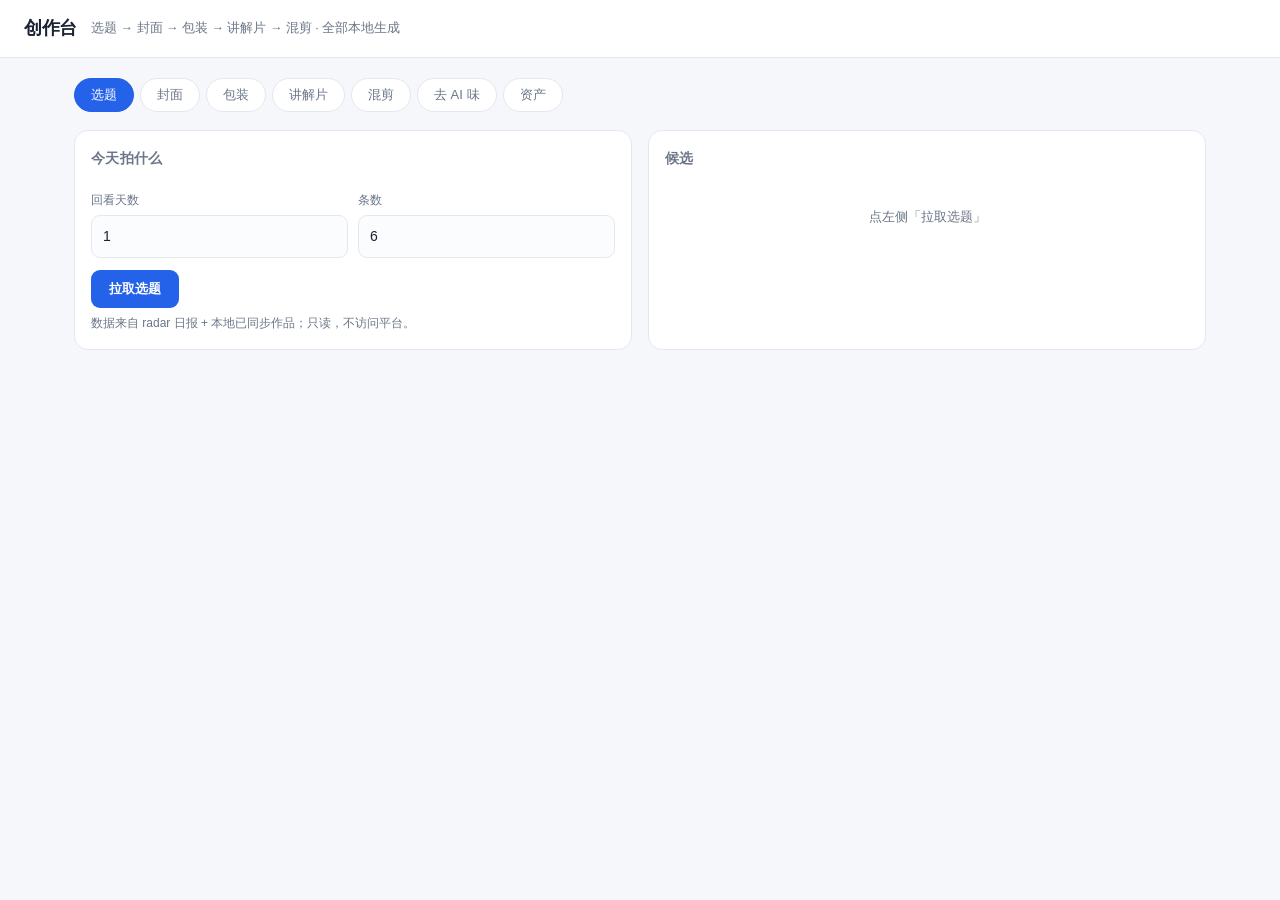
==== app/web/fusion.html @ b94dc2e4 "feat: 内容生产融合层——选题/封面/包装/讲解片/混剪与去 AI 味 - 新增 app/fusion：选题情报、文章提取、三种封面、包装镜头、讲解片、MPT 混剪、去 AI 味、镜头库、客户 3" ====
<!doctype html>
<html lang="zh-CN">
<head>
<meta charset="utf-8">
<meta name="viewport" content="width=device-width,initial-scale=1">
<title>创作台 · CreatorHub</title>
<style>
:root{--bg:#f5f7fb;--card:#fff;--line:#e3e8ef;--tx:#1a2233;--dim:#6b7688;--acc:#2462ea;--ok:#16a34a;--warn:#d97706;--bad:#dc2626}
*{box-sizing:border-box;margin:0;padding:0}
body{background:var(--bg);color:var(--tx);font:14px/1.6 -apple-system,'PingFang SC','Microsoft YaHei',sans-serif}
.top{background:#fff;border-bottom:1px solid var(--line);padding:14px 24px;display:flex;align-items:center;gap:14px;position:sticky;top:0;z-index:5}
.top h1{font-size:18px;letter-spacing:-.3px}
.top .sub{color:var(--dim);font-size:12.5px}
.wrap{max-width:1180px;margin:0 auto;padding:20px 24px 60px}
.tabs{display:flex;gap:6px;flex-wrap:wrap;margin-bottom:18px}
.tabs button{border:1px solid var(--line);background:#fff;color:var(--dim);border-radius:999px;padding:7px 16px;cursor:pointer;font-size:13px}
.tabs button.on{background:var(--acc);border-color:var(--acc);color:#fff}
.grid{display:grid;grid-template-columns:1fr 1fr;gap:16px}
@media(max-width:900px){.grid{grid-template-columns:1fr}}
.panel{background:var(--card);border:1px solid var(--line);border-radius:14px;padding:16px}
.panel h2{font-size:14px;color:var(--dim);font-weight:600;margin-bottom:12px;letter-spacing:.3px}
label{display:block;font-size:12px;color:var(--dim);margin:10px 0 5px}
input,textarea,select{width:100%;border:1px solid var(--line);border-radius:9px;padding:9px 11px;font:inherit;color:var(--tx);background:#fbfcfe;outline:none}
textarea{min-height:88px;resize:vertical}
.row{display:flex;gap:10px}
.row>*{flex:1}
.btn{background:var(--acc);color:#fff;border:0;border-radius:9px;padding:10px 18px;font-weight:600;cursor:pointer}
.btn.ghost{background:#fff;color:var(--tx);border:1px solid var(--line)}
.btn:disabled{opacity:.55;cursor:not-allowed}
.out{margin-top:12px;font-size:13px}
.out img,.out video{max-width:100%;border-radius:10px;border:1px solid var(--line);display:block}
.card{border:1px solid var(--line);border-radius:10px;padding:12px;margin-bottom:10px;background:#fbfcfe}
.card .t{font-weight:700}
.card .m{color:var(--dim);font-size:12.5px;margin-top:4px}
.tag{display:inline-block;font-size:11px;padding:2px 8px;border-radius:999px;background:#eef3ff;color:var(--acc);margin-right:6px}
.tag.warn{background:#fff4e5;color:var(--warn)}
.tag.bad{background:#fdeaea;color:var(--bad)}
.issue{border-left:3px solid var(--warn);padding:6px 10px;margin:8px 0;background:#fffaf2;font-size:12.5px}
.issue.high{border-color:var(--bad);background:#fdf2f2}
.empty{color:var(--dim);text-align:center;padding:26px 0;font-size:13px}
.hint{color:var(--dim);font-size:12px;margin-top:6px}
.status{display:flex;gap:8px;flex-wrap:wrap;font-size:12px;color:var(--dim)}
.status span{padding:3px 9px;border-radius:999px;background:#eef2f7}
.status span.ok{background:#e8f7ee;color:var(--ok)}
.status span.no{background:#fdeaea;color:var(--bad)}
.hide{display:none!important}
pre{background:#0f1420;color:#cfe3ff;border-radius:10px;padding:12px;font-size:12px;overflow:auto;max-height:300px}
</style>
</head>
<body>
<div class="top">
  <h1>创作台</h1>
  <div class="sub">选题 → 封面 → 包装 → 讲解片 → 混剪 · 全部本地生成</div>
  <div style="flex:1"></div>
  <div class="status" id="status"></div>
</div>
<div class="wrap">
  <div class="tabs" id="tabs">
    <button class="on" data-v="topics">选题</button>
    <button data-v="cover">封面</button>
    <button data-v="packaging">包装</button>
    <button data-v="explainer">讲解片</button>
    <button data-v="short">混剪</button>
    <button data-v="deai">去 AI 味</button>
    <button data-v="assets">资产</button>
  </div>

  <div id="v-topics" class="grid">
    <div class="panel">
      <h2>今天拍什么</h2>
      <div class="row">
        <div><label>回看天数</label><input id="t-days" type="number" value="1" min="1" max="7"></div>
        <div><label>条数</label><input id="t-limit" type="number" value="6" min="1" max="20"></div>
      </div>
      <button class="btn" id="t-go" style="margin-top:12px">拉取选题</button>
      <div class="hint">数据来自 radar 日报 + 本地已同步作品；只读，不访问平台。</div>
    </div>
    <div class="panel"><h2>候选</h2><div id="t-out" class="out"><div class="empty">点左侧「拉取选题」</div></div></div>
  </div>

  <div id="v-cover" class="grid hide">
    <div class="panel">
      <h2>封面</h2>
      <label>标题</label><input id="c-title" value="一张报价单怎么谈">
      <label>副标题</label><input id="c-sub" value="华辰制造 · 8 万巡检设备">
      <div class="row">
        <div><label>风格</label><select id="c-style"><option value="hallmark">hallmark 编辑感</option><option value="nothing">nothing 点阵</option><option value="huashu">huashu 色块</option></select></div>
        <div><label>尺寸</label><select id="c-size"><option>1080x1440</option><option>1080x1920</option><option>1920x1080</option><option>1080x1080</option></select></div>
      </div>
      <button class="btn" id="c-go" style="margin-top:12px">生成封面</button>
      <div class="hint">首次调用要启动无头 Chrome，约 10–20 秒。</div>
    </div>
    <div class="panel"><h2>预览</h2><div id="c-out" class="out"><div class="empty">还没有生成</div></div></div>
  </div>

  <div id="v-packaging" class="grid hide">
    <div class="panel">
      <h2>包装镜头</h2>
      <label>文案（每行一条，最多 6 行）</label>
      <textarea id="p-lines">不要工资的员工
一个月省 4 万</textarea>
      <div class="row">
        <div><label>版式</label><select id="p-style"><option value="kinetic">kinetic 大字</option><option value="data-card">data-card 数据卡</option><option value="chapter">chapter 章节卡</option></select></div>
        <div><label>时长（秒）</label><input id="p-dur" type="number" value="3" min="1" max="15"></div>
        <div><label>画幅</label><select id="p-aspect"><option>9:16</option><option>16:9</option><option>1:1</option></select></div>
      </div>
      <button class="btn" id="p-go" style="margin-top:12px">渲染镜头</button>
    </div>
    <div class="panel"><h2>预览</h2><div id="p-out" class="out"><div class="empty">还没有生成</div></div></div>
  </div>

  <div id="v-explainer" class="grid hide">
    <div class="panel">
      <h2>长文 → 讲解片</h2>
      <label>标题</label><input id="e-title" value="报价单怎么谈">
      <label>正文</label>
      <textarea id="e-text" style="min-height:150px">华辰制造要 8 万的巡检设备，30 天交货。王工说周四给答复。这笔单子的关键不是价格，而是先让对方看到同行业的案例。报价单只写三行：设备、交期、售后。剩下的留给电话。</textarea>
      <div class="row">
        <div><label>画幅</label><select id="e-aspect"><option>9:16</option><option>16:9</option></select></div>
        <div><label>每镜秒数</label><input id="e-sec" type="number" value="4" min="2" max="8"></div>
      </div>
      <button class="btn" id="e-go" style="margin-top:12px">生成讲解片</button>
      <div class="hint">没有 edge-tts 时输出无声版；画面已含正文，不需要额外字幕。</div>
    </div>
    <div class="panel"><h2>预览</h2><div id="e-out" class="out"><div class="empty">还没有生成</div></div></div>
  </div>

  <div id="v-short" class="grid hide">
    <div class="panel">
      <h2>批量混剪（MoneyPrinterTurbo）</h2>
      <label>主题</label><input id="s-subject" value="随身助手测试">
      <label>脚本</label><textarea id="s-script">这是一条通过 CreatorHub 生成的测试视频。三张本地素材，自动配音与字幕。</textarea>
      <label>本地素材路径（每行一条）</label>
      <textarea id="s-mats" style="min-height:76px">G:/VerifiedRepos/agent-skills/MoneyPrinterTurbo/storage/local_videos/mpt_test_1.jpg
G:/VerifiedRepos/agent-skills/MoneyPrinterTurbo/storage/local_videos/mpt_test_2.jpg</textarea>
      <button class="btn" id="s-go" style="margin-top:12px">生成竖屏成片</button>
      <div class="hint">需要本机已安装 MoneyPrinterTurbo 依赖；首次渲染约 1–3 分钟。</div>
    </div>
    <div class="panel"><h2>预览</h2><div id="s-out" class="out"><div class="empty">还没有生成</div></div></div>
  </div>

  <div id="v-deai" class="grid hide">
    <div class="panel">
      <h2>去 AI 味质检</h2>
      <label>待检查文案</label>
      <textarea id="d-text" style="min-height:180px">在当今这个时代，我们要全方位赋能商家，打造闭环链路。综上所述，首先我们要抓手，其次要颗粒度，最后要心智。</textarea>
      <button class="btn" id="d-go" style="margin-top:12px">检查</button>
    </div>
    <div class="panel"><h2>结果</h2><div id="d-out" class="out"><div class="empty">还没有检查</div></div></div>
  </div>

  <div id="v-assets" class="panel hide">
    <h2>已生成资产</h2>
    <div class="row" style="max-width:420px">
      <div><label>类型</label><select id="a-kind"><option value="">全部</option><option value="cover">封面</option><option value="packaging">包装</option><option value="explainer">讲解片</option><option value="short">混剪</option><option value="extract">提取</option></select></div>
      <div style="display:flex;align-items:flex-end"><button class="btn" id="a-go" style="width:100%">刷新</button></div>
    </div>
    <div id="a-out" class="out"><div class="empty">点刷新</div></div>
  </div>
</div>

<script>
const $ = id => document.getElementById(id);
const esc = s => String(s ?? '').replace(/[&<>"]/g, c => ({'&':'&amp;','<':'&lt;','>':'&gt;','"':'&quot;'}[c]));
async function api(path, opt = {}) {
  const res = await fetch('/api/fusion' + path, {headers: {'Content-Type': 'application/json'}, ...opt});
  const data = await res.json().catch(() => ({}));
  if (!res.ok) throw new Error(data.detail || data.error || ('HTTP ' + res.status));
  return data;
}
function err(el, e) { el.innerHTML = '<div class="issue high">' + esc(e.message || e) + '</div>'; }

// 嵌入模式：在主工作台 iframe 里隐藏自己的标题栏
if (new URLSearchParams(location.search).get('embed')) {
  document.querySelector('.top').style.display = 'none';
  document.querySelector('.wrap').style.paddingTop = '12px';
}

// 状态
api('/status').then(d => {
  $('status').innerHTML = Object.entries(d.checks).map(([k, v]) =>
    `<span class="${v ? 'ok' : 'no'}">${k} ${v ? '✓' : '×'}</span>`).join('');
}).catch(() => {});

// tabs
$('tabs').onclick = e => {
  const b = e.target.closest('button'); if (!b) return;
  document.querySelectorAll('#tabs button').forEach(x => x.classList.toggle('on', x === b));
  document.querySelectorAll('.grid, #v-assets').forEach(v => v.classList.add('hide'));
  $('v-' + b.dataset.v).classList.remove('hide');
  if (b.dataset.v === 'assets') loadAssets();
};

// 选题
$('t-go').onclick = async () => {
  const out = $('t-out'); out.innerHTML = '加载中…';
  try {
    const d = await api(`/topics?days=${$('t-days').value}&limit=${$('t-limit').value}`);
    if (!d.candidates.length) { out.innerHTML = '<div class="empty">暂无选题</div>'; return; }
    out.innerHTML = d.candidates.map(c => `<div class="card">
      <div class="t">${esc(c.title)}</div>
      <div class="m"><span class="tag">${esc(c.format || '未定形式')}</span>${esc(c.source || '')}</div>
      <div class="m">${esc(c.angle || '')}</div>
      ${c.heat ? `<div class="m">热度 ${c.heat.toLocaleString()}</div>` : ''}
    </div>`).join('') + (d.gaps?.length ? `<div class="hint">${d.gaps.map(esc).join('；')}</div>` : '');
  } catch (e) { err(out, e); }
};

// 封面
$('c-go').onclick = async () => {
  const out = $('c-out'); out.innerHTML = '生成中…';
  try {
    const d = await api('/cover', {method: 'POST', body: JSON.stringify({
      title: $('c-title').value, subtitle: $('c-sub').value,
      style: $('c-style').value, size: $('c-size').value})});
    out.innerHTML = `<img src="/api/fusion/file?path=${encodeURIComponent(d.path)}" alt="封面"><div class="hint">${esc(d.path)} · ${(d.bytes/1024).toFixed(0)} KB</div>`;
  } catch (e) { err(out, e); }
};

// 包装
$('p-go').onclick = async () => {
  const out = $('p-out'); out.innerHTML = '渲染中…';
  try {
    const d = await api('/packaging', {method: 'POST', body: JSON.stringify({
      lines: $('p-lines').value.split('\n').filter(Boolean), style: $('p-style').value,
      duration: Number($('p-dur').value), aspect: $('p-aspect').value})});
    out.innerHTML = `<video src="/api/fusion/file?path=${encodeURIComponent(d.path)}" controls></video><div class="hint">${esc(d.path)} · ${d.frames} 帧</div>`;
  } catch (e) { err(out, e); }
};

// 讲解片
$('e-go').onclick = async () => {
  const out = $('e-out'); out.innerHTML = '生成中（约 10–60 秒）…';
  try {
    const d = await api('/explainer', {method: 'POST', body: JSON.stringify({
      text: $('e-text').value, title: $('e-title').value, aspect: $('e-aspect').value,
      scene_seconds: Number($('e-sec').value)})});
    out.innerHTML = `<video src="/api/fusion/file?path=${encodeURIComponent(d.path)}" controls></video><div class="hint">${esc(d.path)} · ${d.duration}s · ${d.audio ? '含配音' : '无声'}</div>`;
  } catch (e) { err(out, e); }
};

// 混剪
$('s-go').onclick = async () => {
  const out = $('s-out'); out.innerHTML = '渲染中（1–3 分钟）…';
  try {
    const d = await api('/short', {method: 'POST', body: JSON.stringify({
      subject: $('s-subject').value, script: $('s-script').value,
      materials: $('s-mats').value.split('\n').map(x => x.trim()).filter(Boolean)})});
    out.innerHTML = `<video src="/api/fusion/file?path=${encodeURIComponent(d.path)}" controls></video><div class="hint">${esc(d.path)}</div>`;
  } catch (e) { err(out, e); }
};

// 去 AI 味
$('d-go').onclick = async () => {
  const out = $('d-out'); out.innerHTML = '检查中…';
  try {
    const d = await api('/deai', {method: 'POST', body: JSON.stringify({text: $('d-text').value})});
    const color = d.score >= 80 ? 'ok' : d.score >= 60 ? 'warn' : 'bad';
    out.innerHTML = `<div style="font-size:22px;font-weight:800">${d.score} 分 · ${esc(d.verdict)}</div>
      <div class="hint">${d.stats.chars} 字 / ${d.stats.sentences} 句 / 平均 ${d.stats.avg_sentence} 字</div>
      ${d.issues.map(i => `<div class="issue ${i.severity === 'high' ? 'high' : ''}">
        <b>${esc(i.type)}</b>：${esc(i.quote)}<br>${esc(i.fix)}</div>`).join('') || '<div class="hint">没发现问题</div>'}`;
  } catch (e) { err(out, e); }
};

// 资产
async function loadAssets() {
  const out = $('a-out'); out.innerHTML = '加载中…';
  try {
    const d = await api('/assets?limit=60' + ($('a-kind').value ? '&kind=' + $('a-kind').value : ''));
    if (!d.items.length) { out.innerHTML = '<div class="empty">还没有产物</div>'; return; }
    out.innerHTML = d.items.map(x => `<div class="card">
      <div class="t">${esc(x.name)}</div>
      <div class="m"><span class="tag">${esc(x.kind)}</span>${(x.bytes/1024).toFixed(0)} KB ·
        <a href="/api/fusion/file?path=${encodeURIComponent(x.path)}" target="_blank">打开</a></div>
    </div>`).join('');
  } catch (e) { err(out, e); }
}
$('a-go').onclick = loadAssets;
</script>
</body>
</html>
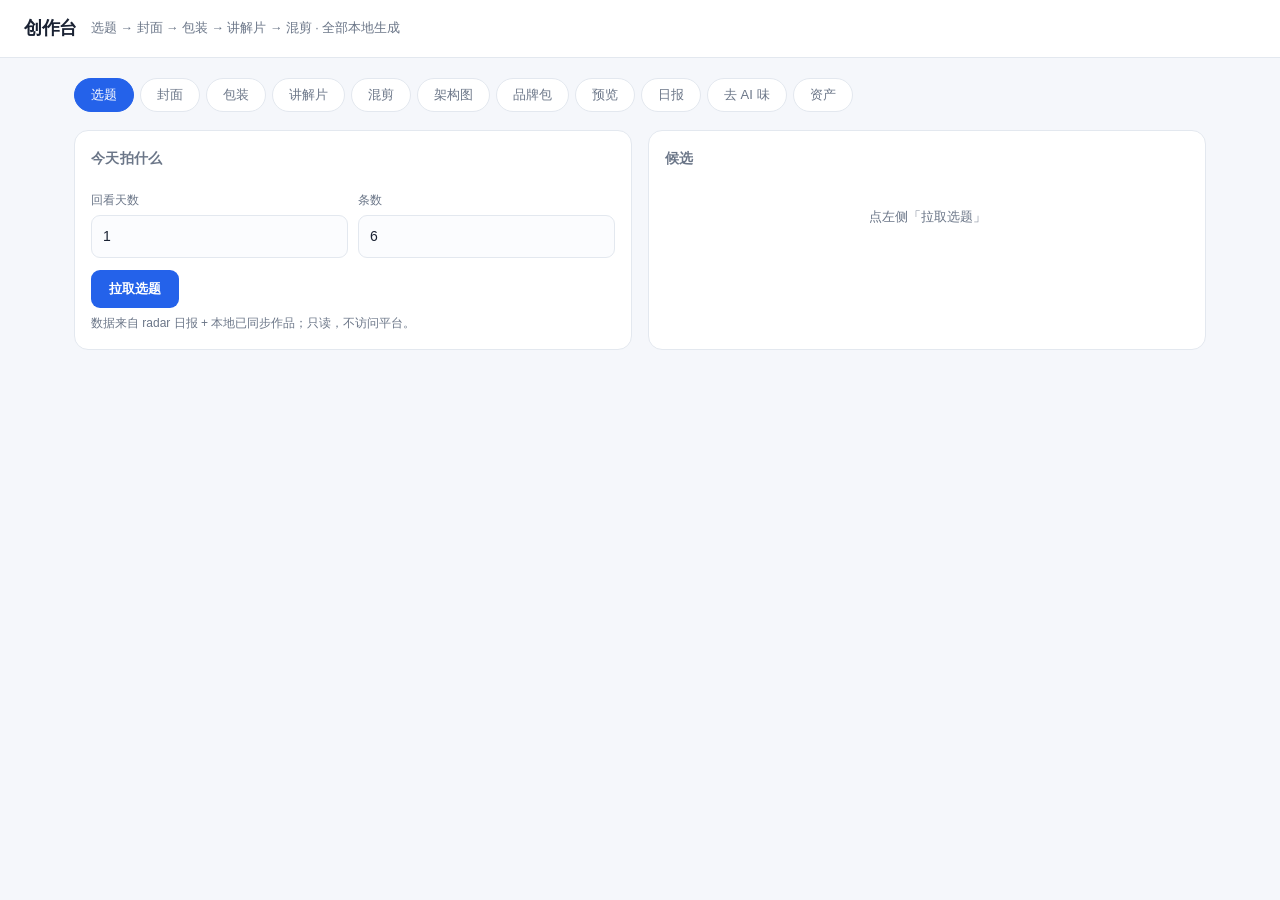
==== commit 32332896: "feat: 创作台四件套与三条闭环——架构图/品牌包/smyw 预览/日报 PWA，镜头卡 recipe、发布草稿、客户 OneID - cover 第 4 风格 guizang（瑞士网格 + 克莱因" ====
--- a/app/web/fusion.html
+++ b/app/web/fusion.html
@@ -61,6 +61,10 @@
     <button data-v="packaging">包装</button>
     <button data-v="explainer">讲解片</button>
     <button data-v="short">混剪</button>
+    <button data-v="diagram">架构图</button>
+    <button data-v="brandkit">品牌包</button>
+    <button data-v="preview">预览</button>
+    <button data-v="daily">日报</button>
     <button data-v="deai">去 AI 味</button>
     <button data-v="assets">资产</button>
   </div>
@@ -84,7 +88,7 @@
       <label>标题</label><input id="c-title" value="一张报价单怎么谈">
       <label>副标题</label><input id="c-sub" value="华辰制造 · 8 万巡检设备">
       <div class="row">
-        <div><label>风格</label><select id="c-style"><option value="hallmark">hallmark 编辑感</option><option value="nothing">nothing 点阵</option><option value="huashu">huashu 色块</option></select></div>
+        <div><label>风格</label><select id="c-style"><option value="hallmark">hallmark 编辑感</option><option value="nothing">nothing 点阵</option><option value="huashu">huashu 色块</option><option value="guizang">guizang 瑞士网格</option></select></div>
         <div><label>尺寸</label><select id="c-size"><option>1080x1440</option><option>1080x1920</option><option>1920x1080</option><option>1080x1080</option></select></div>
       </div>
       <button class="btn" id="c-go" style="margin-top:12px">生成封面</button>
@@ -139,6 +143,81 @@
     <div class="panel"><h2>预览</h2><div id="s-out" class="out"><div class="empty">还没有生成</div></div></div>
   </div>
 
+  <div id="v-diagram" class="grid hide">
+    <div class="panel">
+      <h2>架构图</h2>
+      <label>标题</label><input id="d-title" value="CreatorHub 融合层架构">
+      <label>节点（JSON 数组：id/label/type/sub；type 可选 frontend/backend/database/cloud/security/bus/external，x/y 可选 0-1 比例坐标）</label>
+      <textarea id="d-nodes" style="min-height:150px">[
+  {"id": "radar", "label": "radar 选题雷达", "type": "external", "sub": "G:/ai-verify/radar"},
+  {"id": "api", "label": "fusion API 后端", "type": "backend", "sub": "FastAPI 路由"},
+  {"id": "db", "label": "SQLite 数据库", "type": "database", "sub": "会话/线索/任务"},
+  {"id": "ui", "label": "创作台 UI 前端", "type": "frontend", "sub": "fusion.html"},
+  {"id": "bus", "label": "PublishTask", "type": "bus", "sub": "发布任务队列"},
+  {"id": "mpt", "label": "MPT 混剪", "type": "cloud", "sub": "MoneyPrinterTurbo"}
+]</textarea>
+      <label>连线（JSON 数组：from/to/label，可选 dashed）</label>
+      <textarea id="d-edges" style="min-height:110px">[
+  {"from": "radar", "to": "api", "label": "topics_latest.md"},
+  {"from": "ui", "to": "api", "label": "fetch"},
+  {"from": "api", "to": "db", "label": "SQLModel"},
+  {"from": "api", "to": "bus", "label": "建发布草稿"},
+  {"from": "api", "to": "mpt", "label": "cli.py", "dashed": true}
+]</textarea>
+      <div class="row">
+        <div><label>尺寸</label><select id="d-size"><option>1600x1000</option><option>1920x1080</option><option>1080x1080</option></select></div>
+        <div style="display:flex;align-items:flex-end"><button class="btn" id="dg-go" style="width:100%">渲染架构图</button></div>
+      </div>
+      <div class="hint">无头 Chrome 截图，首次约 10–20 秒；节点自动布局，显式 x/y 优先。</div>
+    </div>
+    <div class="panel"><h2>预览</h2><div id="dg-out" class="out"><div class="empty">还没有生成</div></div></div>
+  </div>
+
+  <div id="v-brandkit" class="grid hide">
+    <div class="panel">
+      <h2>品牌包</h2>
+      <label>名称</label><input id="b-name" value="CreatorHub">
+      <label>调性词（空格分隔）</label><input id="b-adj" value="克制 几何 工业">
+      <label>强调色</label>
+      <select id="b-accent">
+        <option value="blue">blue 标准蓝</option>
+        <option value="ikb">ikb 国际克莱因蓝</option>
+        <option value="orange">orange 橙</option>
+        <option value="green">green 绿</option>
+        <option value="red">red 红</option>
+        <option value="black">black 黑</option>
+      </select>
+      <button class="btn" id="b-go" style="margin-top:12px">生成品牌包</button>
+      <div class="hint">三个概念 × 尺寸阶梯 / 单色 / 反白测试板；字稿为探索稿，定稿前请转路径并查重。</div>
+    </div>
+    <div class="panel"><h2>预览</h2><div id="b-out" class="out"><div class="empty">还没有生成</div></div></div>
+  </div>
+
+  <div id="v-preview" class="grid hide">
+    <div class="panel">
+      <h2>smyw 变更预览</h2>
+      <div class="hint">把 smyw spec JSON 交给 build.mjs，产出可拖动/批注的单文件预览页；spec 格式见 show-me-you-want skill。</div>
+      <label>名称（可选，用于目录名）</label><input id="pv-name" placeholder="如 task-tags">
+      <label>spec JSON</label>
+      <textarea id="pv-spec" style="min-height:180px" placeholder='{"title": "…", "changes": […]}'></textarea>
+      <button class="btn" id="pv-go" style="margin-top:12px">生成预览</button>
+    </div>
+    <div class="panel"><h2>结果</h2><div id="pv-out" class="out"><div class="empty">还没有生成</div></div></div>
+  </div>
+
+  <div id="v-daily" class="grid hide">
+    <div class="panel">
+      <h2>创作日报（PWA）</h2>
+      <p style="font-size:13px">每天一屏四块：今天拍什么 / 今日对标 / 新客户线索 / 当日资产，全部来自本地数据。</p>
+      <p style="font-size:13px;color:var(--dim)">手机浏览器打开后「添加到主屏幕」，即可作为独立 App 使用；离线时由 Service Worker 提供缓存版本。</p>
+      <button class="btn" id="daily-open" style="margin-top:12px">打开日报 PWA</button>
+    </div>
+    <div class="panel">
+      <h2>数据来源</h2>
+      <div class="hint">选题来自 radar 日报与本地已同步作品；对标来自本地作品库；客户线索来自私信/直播/评论；资产为当日 storage/fusion 产物。只读，不访问平台。</div>
+    </div>
+  </div>
+
   <div id="v-deai" class="grid hide">
     <div class="panel">
       <h2>去 AI 味质检</h2>
@@ -152,7 +231,7 @@
   <div id="v-assets" class="panel hide">
     <h2>已生成资产</h2>
     <div class="row" style="max-width:420px">
-      <div><label>类型</label><select id="a-kind"><option value="">全部</option><option value="cover">封面</option><option value="packaging">包装</option><option value="explainer">讲解片</option><option value="short">混剪</option><option value="extract">提取</option></select></div>
+      <div><label>类型</label><select id="a-kind"><option value="">全部</option><option value="cover">封面</option><option value="packaging">包装</option><option value="explainer">讲解片</option><option value="short">混剪</option><option value="diagram">架构图</option><option value="brandkit">品牌包</option><option value="preview">预览</option><option value="extract">提取</option></select></div>
       <div style="display:flex;align-items:flex-end"><button class="btn" id="a-go" style="width:100%">刷新</button></div>
     </div>
     <div id="a-out" class="out"><div class="empty">点刷新</div></div>
@@ -263,20 +342,130 @@
   } catch (e) { err(out, e); }
 };
 
+// 架构图
+$('dg-go').onclick = async () => {
+  const out = $('dg-out'); out.innerHTML = '渲染中（约 10–20 秒）…';
+  try {
+    const nodes = JSON.parse($('d-nodes').value || '[]');
+    const edges = JSON.parse($('d-edges').value || '[]');
+    const d = await api('/diagram', {method: 'POST', body: JSON.stringify({
+      title: $('d-title').value, nodes, edges, size: $('d-size').value})});
+    out.innerHTML = `<img src="/api/fusion/file?path=${encodeURIComponent(d.path)}" alt="架构图">
+      <div class="hint">${esc(d.path)} · ${(d.bytes/1024).toFixed(0)} KB · ${d.width}x${d.height} · ${d.nodes} 节点 / ${d.edges} 连线</div>`;
+  } catch (e) { err(out, e); }
+};
+
+// 品牌包
+$('b-go').onclick = async () => {
+  const out = $('b-out'); out.innerHTML = '生成中（约 10–20 秒）…';
+  try {
+    const d = await api('/brandkit', {method: 'POST', body: JSON.stringify({
+      name: $('b-name').value, adjectives: $('b-adj').value, accent: $('b-accent').value})});
+    out.innerHTML = `<img src="/api/fusion/file?path=${encodeURIComponent(d.board)}" alt="测试板">
+      <div class="hint">${esc(d.dir)} · ${(d.bytes/1024).toFixed(0)} KB</div>` +
+      d.concepts.map(c => `<div class="card"><div class="t">${esc(c.name)}</div>
+        <div class="m">${esc(c.idea)} · <a href="/api/fusion/file?path=${encodeURIComponent(c.svg)}" target="_blank">SVG</a></div></div>`).join('') +
+      `<div class="hint">${esc(d.note)}</div>`;
+  } catch (e) { err(out, e); }
+};
+
+// 预览
+$('pv-go').onclick = async () => {
+  const out = $('pv-out'); out.innerHTML = '生成中（Node 构建，约 10–60 秒）…';
+  try {
+    const spec = JSON.parse($('pv-spec').value);
+    const d = await api('/preview', {method: 'POST', body: JSON.stringify({spec, name: $('pv-name').value})});
+    out.innerHTML = `<div class="hint">已生成（${(d.bytes/1024).toFixed(0)} KB） · ${esc(d.path)}</div>
+      <button class="btn" id="pv-open">打开预览</button>`;
+    $('pv-open').onclick = () => window.open('/api/fusion/file?path=' + encodeURIComponent(d.path));
+  } catch (e) { err(out, e); }
+};
+
+// 日报
+$('daily-open').onclick = () => window.open('/api/fusion/daily/ui');
+
+// 发布：已登录账号（主工作台接口，不走 /api/fusion 前缀）
+let accounts = [];
+function fillAccountSelect(sel) {
+  sel.innerHTML = accounts.map(a =>
+    `<option value="${a.account_id}">${esc(a.nickname || '未命名')}·${esc(a.platform)} #${a.account_id}</option>`).join('')
+    || '<option value="">无已登录账号</option>';
+}
+fetch('/api/accounts/workbench').then(r => r.json()).then(list => {
+  accounts = (list || []).filter(a => a.status === 'active');
+  document.querySelectorAll('.pub-account').forEach(fillAccountSelect);
+}).catch(() => {});
+
 // 资产
+const MEDIA_KIND = {cover: 'images', brandkit: 'images', packaging: 'video', explainer: 'video', short: 'video'};
+function mediaTypeOf(x) {
+  const kind = MEDIA_KIND[x.kind];
+  if (!kind) return null;
+  const name = (x.name || '').toLowerCase();
+  if (kind === 'images' && (name.endsWith('.png') || name.endsWith('.jpg'))) return 'images';
+  if (kind === 'video' && name.endsWith('.mp4')) return 'video';
+  return null;
+}
 async function loadAssets() {
   const out = $('a-out'); out.innerHTML = '加载中…';
   try {
     const d = await api('/assets?limit=60' + ($('a-kind').value ? '&kind=' + $('a-kind').value : ''));
     if (!d.items.length) { out.innerHTML = '<div class="empty">还没有产物</div>'; return; }
-    out.innerHTML = d.items.map(x => `<div class="card">
+    out.innerHTML = d.items.map(x => {
+      const media = mediaTypeOf(x);
+      return `<div class="card">
       <div class="t">${esc(x.name)}</div>
       <div class="m"><span class="tag">${esc(x.kind)}</span>${(x.bytes/1024).toFixed(0)} KB ·
-        <a href="/api/fusion/file?path=${encodeURIComponent(x.path)}" target="_blank">打开</a></div>
-    </div>`).join('');
+        <a href="/api/fusion/file?path=${encodeURIComponent(x.path)}" target="_blank">打开</a>
+        ${media ? ' · <button class="btn ghost pub-btn" style="padding:3px 12px;font-size:12px" data-path="' + esc(x.path) + '">发布</button>' : ''}</div>
+      ${media ? `<div class="pub-form hide" style="margin-top:10px;border-top:1px dashed var(--line);padding-top:10px">
+        <label>账号</label><select class="pub-account"></select>
+        <label>标题（≤20 字）</label><input class="pub-title" maxlength="20">
+        <label>正文</label><textarea class="pub-desc" style="min-height:60px"></textarea>
+        <label>话题（逗号分隔，不带 #）</label><input class="pub-topics">
+        <label>预约时间（留空尽快发，需到发布页确认排队）</label><input class="pub-when" type="datetime-local">
+        <button class="btn pub-confirm" style="margin-top:10px">创建发布草稿</button>
+        <div class="pub-msg out"></div>
+      </div>` : ''}
+    </div>`;}).join('');
+    document.querySelectorAll('.pub-account').forEach(fillAccountSelect);
   } catch (e) { err(out, e); }
 }
 $('a-go').onclick = loadAssets;
+
+// 资产卡上的发布按钮与确认（事件委托：卡片是动态渲染的）
+$('a-out').addEventListener('click', async e => {
+  const pubBtn = e.target.closest('.pub-btn');
+  if (pubBtn) {
+    const form = pubBtn.closest('.card').querySelector('.pub-form');
+    form.classList.toggle('hide');
+    fillAccountSelect(form.querySelector('.pub-account'));
+    return;
+  }
+  const confirmBtn = e.target.closest('.pub-confirm');
+  if (!confirmBtn) return;
+  const card = confirmBtn.closest('.card');
+  const msg = card.querySelector('.pub-msg');
+  const pubBtn2 = card.querySelector('.pub-btn');
+  const accountSel = card.querySelector('.pub-account');
+  const accountId = accountSel.value;
+  const account = accounts.find(a => String(a.account_id) === String(accountId));
+  if (!account) {
+    msg.innerHTML = '<div class="issue high">还没有已登录账号，请先到账号页登录</div>';
+    return;
+  }
+  const when = card.querySelector('.pub-when').value;
+  msg.textContent = '创建中…';
+  try {
+    const d = await api('/publish-task', {method: 'POST', body: JSON.stringify({
+      asset_path: pubBtn2.dataset.path, platform: account.platform, account_id: Number(accountId),
+      title: card.querySelector('.pub-title').value,
+      desc: card.querySelector('.pub-desc').value,
+      topics: card.querySelector('.pub-topics').value,
+      scheduled_at: when && !isNaN(new Date(when)) ? new Date(when).toISOString() : null})});
+    msg.innerHTML = `<div class="hint">发布草稿 #${d.id} 已创建（发布页确认后排队）</div>`;
+  } catch (err2) { err(msg, err2); }
+});
 </script>
 </body>
 </html>
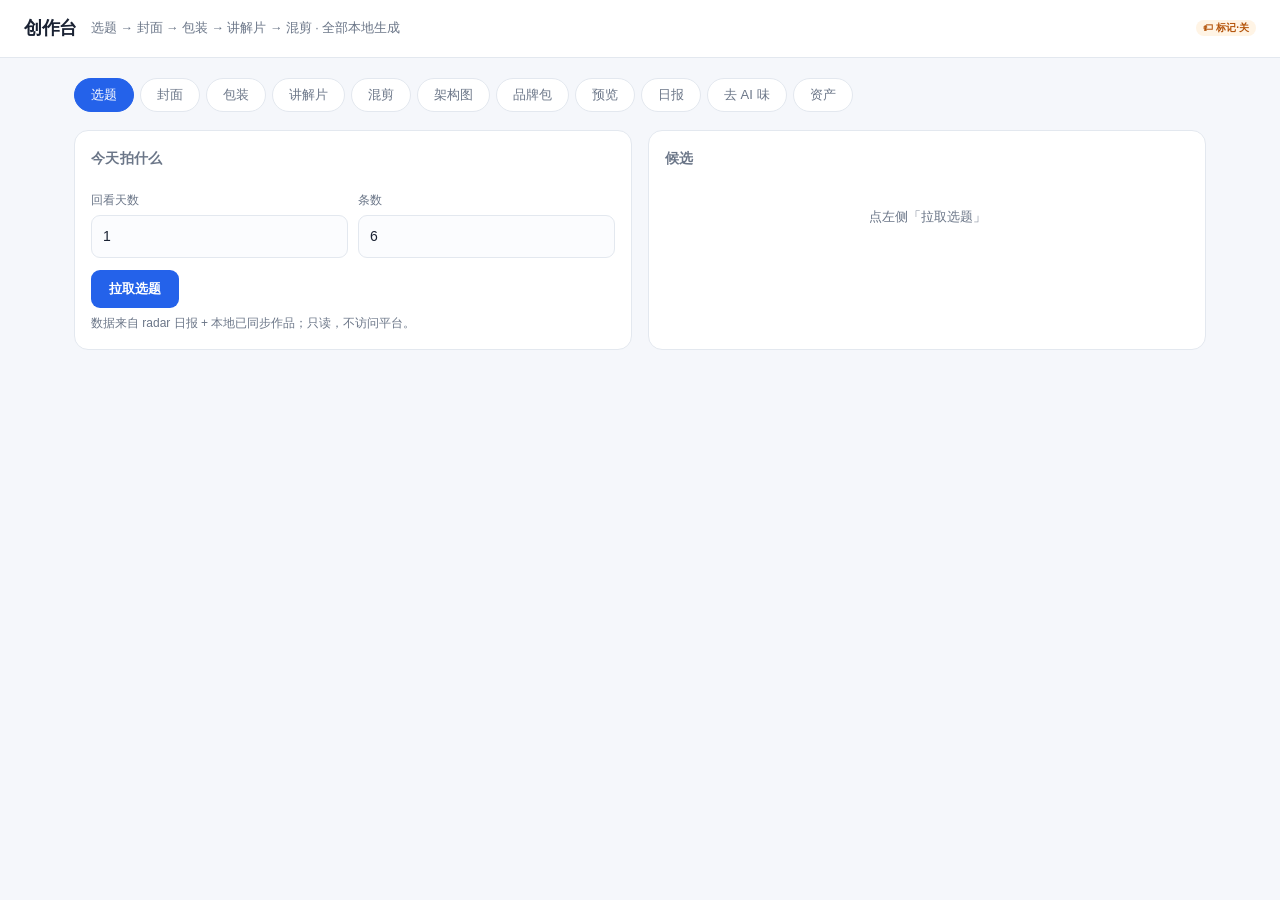
==== commit df0611f9: "feat: 审批流支持视频号发布草稿 + UI 临时标记（本轮新增/上轮融合）开关 - WorkflowStep.platform 加 shipinhao；采集/监控步骤显式拒绝视频号并给出提示 - " ====
--- a/app/web/fusion.html
+++ b/app/web/fusion.html
@@ -45,6 +45,11 @@
 .status span.no{background:#fdeaea;color:var(--bad)}
 .hide{display:none!important}
 pre{background:#0f1420;color:#cfe3ff;border-radius:10px;padding:12px;font-size:12px;overflow:auto;max-height:300px}
+.mk{display:inline-block;font-size:10px;line-height:1;padding:3px 7px;border-radius:999px;margin-left:6px;vertical-align:1px;font-weight:600}
+.mk-new{background:#fee2e2;color:#dc2626}
+.mk-old{background:#e0edff;color:#2462ea}
+.mk-me{background:#fff4e5;color:#b45309;cursor:pointer}
+.mark-on .pub-btn::after{content:" ·本轮新增";font-size:10px;font-weight:700;color:#dc2626}
 </style>
 </head>
 <body>
@@ -53,6 +58,7 @@
   <div class="sub">选题 → 封面 → 包装 → 讲解片 → 混剪 · 全部本地生成</div>
   <div style="flex:1"></div>
   <div class="status" id="status"></div>
+  <span id="markToggle" class="mk mk-me" title="点我开/关「谁加的功能」底字标记">🏷 标记</span>
 </div>
 <div class="wrap">
   <div class="tabs" id="tabs">
@@ -269,6 +275,50 @@
   $('v-' + b.dataset.v).classList.remove('hide');
   if (b.dataset.v === 'assets') loadAssets();
 };
+// 直达链接：/api/fusion/ui?tab=diagram 自动切到对应页签
+(() => {
+  const wanted = new URLSearchParams(location.search).get('tab');
+  if (!wanted) return;
+  const btn = document.querySelector(`#tabs button[data-v="${wanted}"]`);
+  if (btn) btn.click();
+})();
+
+// ── 临时标记：红「本轮新增」= 本次会话加的；蓝「上轮融合」= 上一批加的；主工作台原有功能不带标 ──
+const MARK_KEY = 'fusion-mark';
+const markOn = () => localStorage.getItem(MARK_KEY) === '1'
+  || new URLSearchParams(location.search).get('mark') === '1';
+const NEW_TABS = ['diagram', 'brandkit', 'preview', 'daily'];
+const OLD_TABS = ['topics', 'cover', 'packaging', 'explainer', 'short', 'deai', 'assets'];
+function buildMarks() {
+  document.querySelectorAll('#tabs button').forEach(b => {
+    if (b.querySelector('.mk:not(.mk-me)')) return;
+    if (NEW_TABS.includes(b.dataset.v)) b.insertAdjacentHTML('beforeend', '<span class="mk mk-new">本轮新增</span>');
+    else if (OLD_TABS.includes(b.dataset.v)) b.insertAdjacentHTML('beforeend', '<span class="mk mk-old">上轮融合</span>');
+  });
+  const g = document.querySelector('#c-style option[value="guizang"]');
+  if (g && !g.dataset.mk) { g.textContent = 'guizang 瑞士网格（本轮新增）'; g.dataset.mk = '1'; }
+  document.querySelectorAll('#a-kind option').forEach(o => {
+    if (['diagram', 'brandkit', 'preview'].includes(o.value) && !o.dataset.mk) {
+      o.textContent += '（本轮新增）'; o.dataset.mk = '1';
+    }
+  });
+}
+function applyMark() {
+  document.body.classList.toggle('mark-on', markOn());
+  if (markOn()) buildMarks();
+  const tog = document.getElementById('markToggle');
+  if (tog) tog.textContent = markOn() ? '🏷 标记·开' : '🏷 标记·关';
+}
+function toggleMark() {
+  localStorage.setItem(MARK_KEY, markOn() ? '0' : '1');
+  applyMark();
+  if (window.parent !== window) {
+    try { window.parent.postMessage({ type: 'fusion-mark', on: markOn() }, '*'); } catch (e) {}
+  }
+}
+const _tog = document.getElementById('markToggle');
+if (_tog) _tog.onclick = toggleMark;
+applyMark();
 
 // 选题
 $('t-go').onclick = async () => {
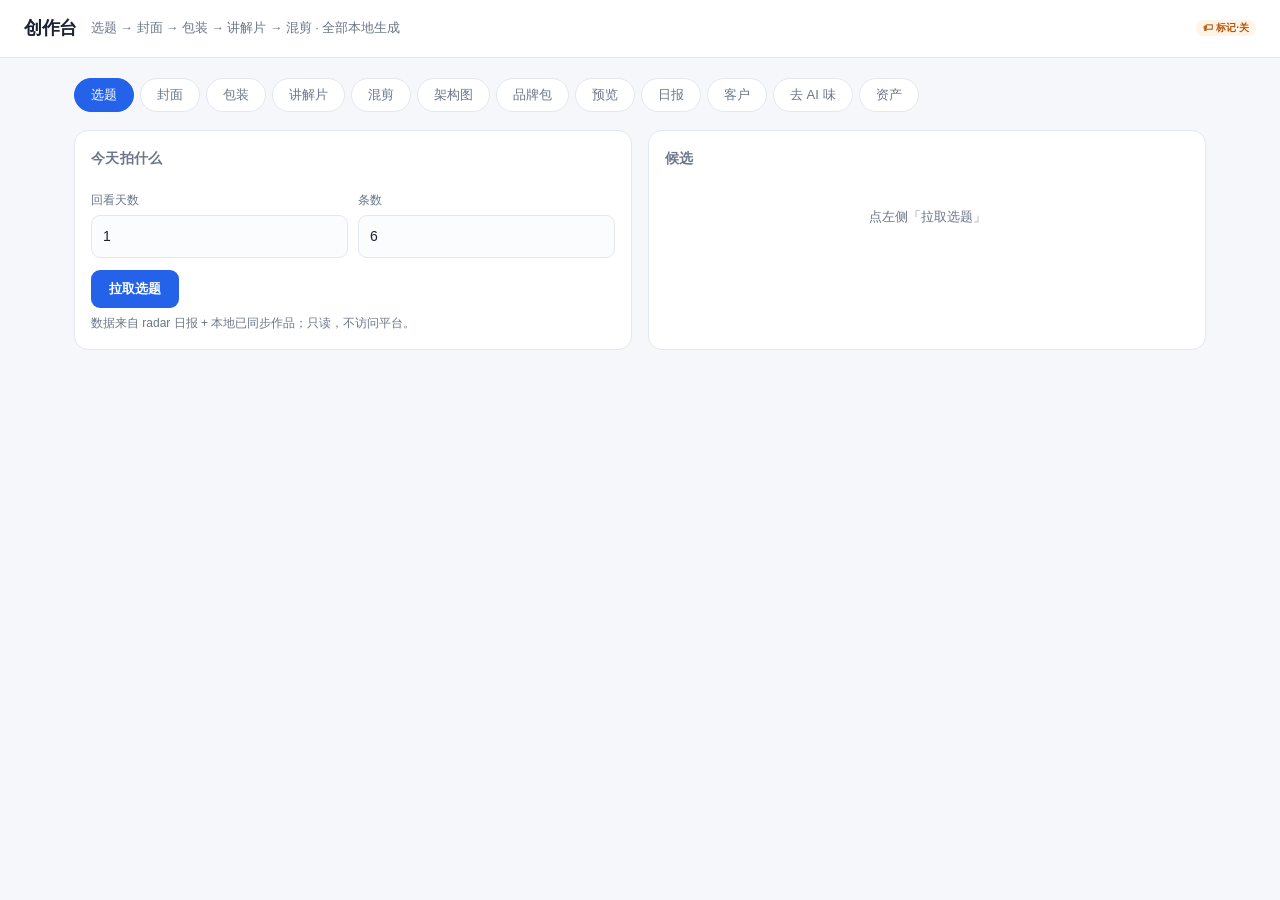
==== commit 2f1e6bac: "feat: 三闭环界面化 + 19 技能库嵌入 + hero 版式 + 爆文转贴图 + Blender 3D 片头(探测式) - 包装页签：镜头卡输入框（124 卡 datalist，时长建议自动覆盖" ====
--- a/app/web/fusion.html
+++ b/app/web/fusion.html
@@ -71,6 +71,7 @@
     <button data-v="brandkit">品牌包</button>
     <button data-v="preview">预览</button>
     <button data-v="daily">日报</button>
+    <button data-v="customers">客户</button>
     <button data-v="deai">去 AI 味</button>
     <button data-v="assets">资产</button>
   </div>
@@ -101,6 +102,21 @@
       <div class="hint">首次调用要启动无头 Chrome，约 10–20 秒。</div>
     </div>
     <div class="panel"><h2>预览</h2><div id="c-out" class="out"><div class="empty">还没有生成</div></div></div>
+    <div class="panel" style="grid-column:1/-1">
+      <h2>爆文转贴图（CREATOR OS 同款）</h2>
+      <div class="row">
+        <div><label>标题</label><input id="tc-title" value="一张报价单怎么谈"></div>
+        <div><label>风格</label><select id="tc-style"><option value="hallmark">hallmark 编辑感</option><option value="nothing">nothing 点阵</option><option value="huashu" selected>huashu 色块</option><option value="guizang">guizang 瑞士网格</option></select></div>
+        <div><label>尺寸</label><select id="tc-size"><option>1080x1440</option><option>1080x1920</option><option>1920x1080</option><option>1080x1080</option></select></div>
+      </div>
+      <label>段落（每行一段，1–10 段，每段 5–200 字；每卡超 120 字截断加 …）</label>
+      <textarea id="tc-text" style="min-height:100px">华辰制造要 8 万的巡检设备，30 天交货，王工说周四给答复。
+报价单只写三行：设备、交期、售后，剩下的留给电话。
+同行业的案例先发过去，让对方看到别人已经用成了。</textarea>
+      <button class="btn" id="tc-go" style="margin-top:12px">生成贴图卡</button>
+      <div class="hint">第 1 张封面卡 + 每段一张正文卡（带页码 badge）；产物落 storage/fusion/tucards/。</div>
+      <div id="tc-out" class="out"><div class="empty">还没有生成</div></div>
+    </div>
   </div>
 
   <div id="v-packaging" class="grid hide">
@@ -109,14 +125,26 @@
       <label>文案（每行一条，最多 6 行）</label>
       <textarea id="p-lines">不要工资的员工
 一个月省 4 万</textarea>
-      <div class="row">
-        <div><label>版式</label><select id="p-style"><option value="kinetic">kinetic 大字</option><option value="data-card">data-card 数据卡</option><option value="chapter">chapter 章节卡</option></select></div>
+      <label>镜头卡（可选，来自 video-shotcraft 124 卡库）</label><input id="p-recipe" list="p-recipe-list" placeholder="点输入框选卡，留空=手动时长"><datalist id="p-recipe-list"></datalist>
+      <div class="row">
+        <div><label>版式</label><select id="p-style"><option value="kinetic">kinetic 大字</option><option value="data-card">data-card 数据卡</option><option value="chapter">chapter 章节卡</option><option value="hero">hero 大字标题（借鉴 OpenMontage）</option></select></div>
         <div><label>时长（秒）</label><input id="p-dur" type="number" value="3" min="1" max="15"></div>
         <div><label>画幅</label><select id="p-aspect"><option>9:16</option><option>16:9</option><option>1:1</option></select></div>
       </div>
       <button class="btn" id="p-go" style="margin-top:12px">渲染镜头</button>
     </div>
     <div class="panel"><h2>预览</h2><div id="p-out" class="out"><div class="empty">还没有生成</div></div></div>
+    <div class="panel" style="grid-column:1/-1">
+      <h2>3D 片头（Blender，未装则提示）</h2>
+      <div class="row">
+        <div><label>标题</label><input id="in-title" value="不要工资的员工"></div>
+        <div><label>秒数</label><input id="in-sec" type="number" value="2" min="1" max="5"></div>
+        <div><label>画幅</label><select id="in-aspect"><option>9:16</option><option>16:9</option></select></div>
+      </div>
+      <button class="btn" id="in-go" style="margin-top:12px">渲染 3D 片头</button>
+      <div class="hint">探测式能力：本机装了 Blender 才可用（便携版解压到 G:/Blender 即可，无需改代码）；未装时点按钮会显示后端提示。</div>
+      <div id="in-out" class="out"><div class="empty">还没有生成</div></div>
+    </div>
   </div>
 
   <div id="v-explainer" class="grid hide">
@@ -224,6 +252,23 @@
     </div>
   </div>
 
+  <div id="v-customers" class="grid hide">
+    <div class="panel">
+      <h2>客户（私信 / 线索 / 评论 OneID 归并）</h2>
+      <div class="row">
+        <div><label>平台</label><select id="cu-platform"><option value="">全部</option><option value="douyin">douyin</option><option value="xhs">xhs</option><option value="kuaishou">kuaishou</option><option value="shipinhao">shipinhao</option><option value="tiktok">tiktok</option></select></div>
+        <div><label>搜索昵称</label><input id="cu-q" placeholder="昵称关键词"></div>
+        <div style="display:flex;align-items:flex-end"><button class="btn" id="cu-go" style="width:100%">刷新</button></div>
+      </div>
+      <div style="margin-top:12px">
+        <button class="btn ghost" id="cu-merge">归并选中</button>
+        <span class="hint" id="cu-picked" style="margin-left:8px">先勾选两个客户</span>
+      </div>
+      <div id="cu-list" class="out" style="margin-top:12px"><div class="empty">点「刷新」拉取客户</div></div>
+    </div>
+    <div class="panel"><h2>客户 360</h2><div id="cu-detail" class="out"><div class="empty">点左侧客户看 360</div></div></div>
+  </div>
+
   <div id="v-deai" class="grid hide">
     <div class="panel">
       <h2>去 AI 味质检</h2>
@@ -237,7 +282,7 @@
   <div id="v-assets" class="panel hide">
     <h2>已生成资产</h2>
     <div class="row" style="max-width:420px">
-      <div><label>类型</label><select id="a-kind"><option value="">全部</option><option value="cover">封面</option><option value="packaging">包装</option><option value="explainer">讲解片</option><option value="short">混剪</option><option value="diagram">架构图</option><option value="brandkit">品牌包</option><option value="preview">预览</option><option value="extract">提取</option></select></div>
+      <div><label>类型</label><select id="a-kind"><option value="">全部</option><option value="cover">封面</option><option value="packaging">包装</option><option value="explainer">讲解片</option><option value="short">混剪</option><option value="diagram">架构图</option><option value="brandkit">品牌包</option><option value="preview">预览</option><option value="tucard">贴图卡</option><option value="extract">提取</option></select></div>
       <div style="display:flex;align-items:flex-end"><button class="btn" id="a-go" style="width:100%">刷新</button></div>
     </div>
     <div id="a-out" class="out"><div class="empty">点刷新</div></div>
@@ -274,6 +319,8 @@
   document.querySelectorAll('.grid, #v-assets').forEach(v => v.classList.add('hide'));
   $('v-' + b.dataset.v).classList.remove('hide');
   if (b.dataset.v === 'assets') loadAssets();
+  if (b.dataset.v === 'packaging') loadRecipeList();
+  if (b.dataset.v === 'customers') loadCustomers();
 };
 // 直达链接：/api/fusion/ui?tab=diagram 自动切到对应页签
 (() => {
@@ -287,7 +334,7 @@
 const MARK_KEY = 'fusion-mark';
 const markOn = () => localStorage.getItem(MARK_KEY) === '1'
   || new URLSearchParams(location.search).get('mark') === '1';
-const NEW_TABS = ['diagram', 'brandkit', 'preview', 'daily'];
+const NEW_TABS = ['diagram', 'brandkit', 'preview', 'daily', 'customers'];
 const OLD_TABS = ['topics', 'cover', 'packaging', 'explainer', 'short', 'deai', 'assets'];
 function buildMarks() {
   document.querySelectorAll('#tabs button').forEach(b => {
@@ -346,14 +393,52 @@
   } catch (e) { err(out, e); }
 };
 
+// 爆文转贴图（CREATOR OS 同款）
+$('tc-go').onclick = async () => {
+  const out = $('tc-out'); out.innerHTML = '生成中（每张约 10 秒）…';
+  try {
+    const d = await api('/tucard', {method: 'POST', body: JSON.stringify({
+      title: $('tc-title').value,
+      paragraphs: $('tc-text').value.split('\n').map(x => x.trim()).filter(Boolean),
+      style: $('tc-style').value, size: $('tc-size').value})});
+    out.innerHTML = d.cards.map(p =>
+      `<img src="/api/fusion/file?path=${encodeURIComponent(p)}" alt="贴图卡" style="margin-bottom:10px">`).join('') +
+      `<div class="hint">${esc(d.dir)} · ${d.count} 张 · ${(d.bytes/1024).toFixed(0)} KB</div>`;
+  } catch (e) { err(out, e); }
+};
+
+// 3D 片头（Blender 探测式；未装时后端回 400，detail 里是提示文案）
+$('in-go').onclick = async () => {
+  const out = $('in-out'); out.innerHTML = '渲染中（Blender EEVEE，约 1–3 分钟）…';
+  try {
+    const d = await api('/intro3d', {method: 'POST', body: JSON.stringify({
+      title: $('in-title').value, seconds: Number($('in-sec').value),
+      aspect: $('in-aspect').value})});
+    out.innerHTML = `<video src="/api/fusion/file?path=${encodeURIComponent(d.path)}" controls></video><div class="hint">${esc(d.path)} · ${d.frames} 帧 · ${d.fps}fps</div>`;
+  } catch (e) { err(out, e); }
+};
+
 // 包装
+let recipeLoaded = false;
+async function loadRecipeList() {
+  // 首次切到包装页签时拉镜头卡清单，填充 datalist（失败静默，不影响手动时长）
+  if (recipeLoaded) return;
+  recipeLoaded = true;
+  try {
+    const d = await api('/shots?limit=30');
+    const items = d.items || d.samples || [];
+    $('p-recipe-list').innerHTML = items.map(c =>
+      `<option value="${esc(c.name)}" label="${esc((c.summary || '').slice(0, 30))}"></option>`).join('');
+  } catch (e) { recipeLoaded = false; }
+}
 $('p-go').onclick = async () => {
   const out = $('p-out'); out.innerHTML = '渲染中…';
   try {
     const d = await api('/packaging', {method: 'POST', body: JSON.stringify({
       lines: $('p-lines').value.split('\n').filter(Boolean), style: $('p-style').value,
-      duration: Number($('p-dur').value), aspect: $('p-aspect').value})});
-    out.innerHTML = `<video src="/api/fusion/file?path=${encodeURIComponent(d.path)}" controls></video><div class="hint">${esc(d.path)} · ${d.frames} 帧</div>`;
+      duration: Number($('p-dur').value), aspect: $('p-aspect').value,
+      recipe: $('p-recipe').value.trim()})});
+    out.innerHTML = `<video src="/api/fusion/file?path=${encodeURIComponent(d.path)}" controls></video><div class="hint">${esc(d.path)} · ${d.frames} 帧${d.recipe_note ? ' · 镜头卡：' + esc(d.recipe_note) : ''}</div>`;
   } catch (e) { err(out, e); }
 };
 
@@ -434,6 +519,78 @@
 // 日报
 $('daily-open').onclick = () => window.open('/api/fusion/daily/ui');
 
+// 客户（OneID 归并 + 360）
+const STAGE_LABEL = {new: '新客户', following: '跟进中', won: '已成交', lost: '已流失'};
+function fmtTime(t) { return String(t || '').slice(0, 16).replace('T', ' '); }
+function pickedIds() {
+  return [...document.querySelectorAll('.cu-pick:checked')].map(x => Number(x.dataset.id));
+}
+function updateMergeHint() {
+  const n = pickedIds().length;
+  $('cu-picked').textContent = n === 2 ? '已选 2 个，点「归并选中」' : `已选 ${n}/2（勾选两个客户）`;
+}
+async function loadCustomers() {
+  const out = $('cu-list'); out.innerHTML = '加载中…';
+  try {
+    const platform = $('cu-platform').value;
+    const q = $('cu-q').value.trim();
+    const d = await api('/customers?limit=50'
+      + (platform ? '&platform=' + encodeURIComponent(platform) : '')
+      + (q ? '&query=' + encodeURIComponent(q) : ''));
+    const items = d.items || [];
+    if (!items.length) { out.innerHTML = '<div class="empty">没有客户（同步私信 / 线索 / 评论后出现）</div>'; return; }
+    out.innerHTML = items.map(c => `<div class="card" data-id="${c.id}" style="cursor:pointer">
+      <label style="display:inline;float:right;font-size:12px;color:var(--dim);cursor:pointer">
+        <input type="checkbox" class="cu-pick" data-id="${c.id}" style="width:auto"> 选</label>
+      <div class="t">${esc(c.display_name)}</div>
+      <div class="m"><span class="tag">${esc(STAGE_LABEL[c.stage] || c.stage)}</span>评分 ${c.score}
+        · ${c.identities.length} 个身份 · 最近 ${esc(fmtTime(c.last_seen))}</div>
+    </div>`).join('');
+    updateMergeHint();
+  } catch (e) { err(out, e); }
+}
+function render360(c) {
+  return `<div class="t" style="font-size:16px">${esc(c.nickname)}</div>
+    <div class="m" style="margin-bottom:10px"><span class="tag">${esc(STAGE_LABEL[c.stage] || c.stage)}</span>评分 ${c.score} · ${esc(c.platform)}</div>
+    <div class="card"><div class="t">身份（${c.identities.length}）</div>
+      ${c.identities.map(i => `<div class="m">${esc(i.platform)}:${esc(i.uid)} · ${esc(i.source)}</div>`).join('') || '<div class="m">无</div>'}</div>
+    <div class="card"><div class="t">私信时间线（${c.messages.length}）</div>
+      ${c.messages.map(m => `<div class="m">${m.direction === 'out' ? '→' : '←'} ${esc(m.text)}
+        <span style="color:var(--dim)">${esc(fmtTime(m.time))}</span></div>`).join('') || '<div class="m">无私信</div>'}</div>
+    <div class="card"><div class="t">线索卡（${c.leads.length}）</div>
+      ${c.leads.map(l => `<div class="m"><span class="tag ${l.status === 'won' ? '' : l.status === 'lost' ? 'bad' : 'warn'}">${esc(l.status)}</span>评分 ${l.score ?? 0}${l.note ? ' · ' + esc(l.note) : ''}</div>`).join('') || '<div class="m">无线索</div>'}</div>
+    <div class="card"><div class="t">评论（${c.comments.length}）</div>
+      ${c.comments.map(m => `<div class="m">${esc(m.text)}${m.like ? ' · 赞 ' + m.like : ''}
+        <span style="color:var(--dim)">${esc(fmtTime(m.time))}</span></div>`).join('') || '<div class="m">无评论</div>'}</div>
+    <div class="card"><div class="t">建议</div>
+      ${(c.suggestions || []).map(s => `<div class="m">· ${esc(s)}</div>`).join('')}</div>
+    ${c.note ? `<div class="hint">${esc(c.note)}</div>` : ''}`;
+}
+async function loadCustomer360(id) {
+  const out = $('cu-detail'); out.innerHTML = '加载中…';
+  try { out.innerHTML = render360(await api('/customers/' + id)); }
+  catch (e) { err(out, e); }
+}
+$('cu-go').onclick = loadCustomers;
+$('cu-merge').onclick = async () => {
+  const [a, b] = pickedIds();
+  if (!a || !b) { err($('cu-detail'), new Error('先在左侧勾选两个客户，再归并')); return; }
+  $('cu-detail').innerHTML = '归并中…';
+  try {
+    const merged = await api('/customers/merge', {method: 'POST', body: JSON.stringify({a, b})});
+    await loadCustomers();
+    $('cu-detail').innerHTML = render360(merged);
+  } catch (e) { err($('cu-detail'), e); }
+};
+$('cu-list').addEventListener('click', e => {
+  if (e.target.closest('.cu-pick')) { updateMergeHint(); return; }  // 勾选不算点卡片
+  const card = e.target.closest('.card');
+  if (card) loadCustomer360(card.dataset.id);
+});
+$('cu-list').addEventListener('change', e => {
+  if (e.target.closest('.cu-pick')) updateMergeHint();
+});
+
 // 发布：已登录账号（主工作台接口，不走 /api/fusion 前缀）
 let accounts = [];
 function fillAccountSelect(sel) {
@@ -447,7 +604,7 @@
 }).catch(() => {});
 
 // 资产
-const MEDIA_KIND = {cover: 'images', brandkit: 'images', packaging: 'video', explainer: 'video', short: 'video'};
+const MEDIA_KIND = {cover: 'images', brandkit: 'images', tucard: 'images', packaging: 'video', explainer: 'video', short: 'video'};
 function mediaTypeOf(x) {
   const kind = MEDIA_KIND[x.kind];
   if (!kind) return null;
